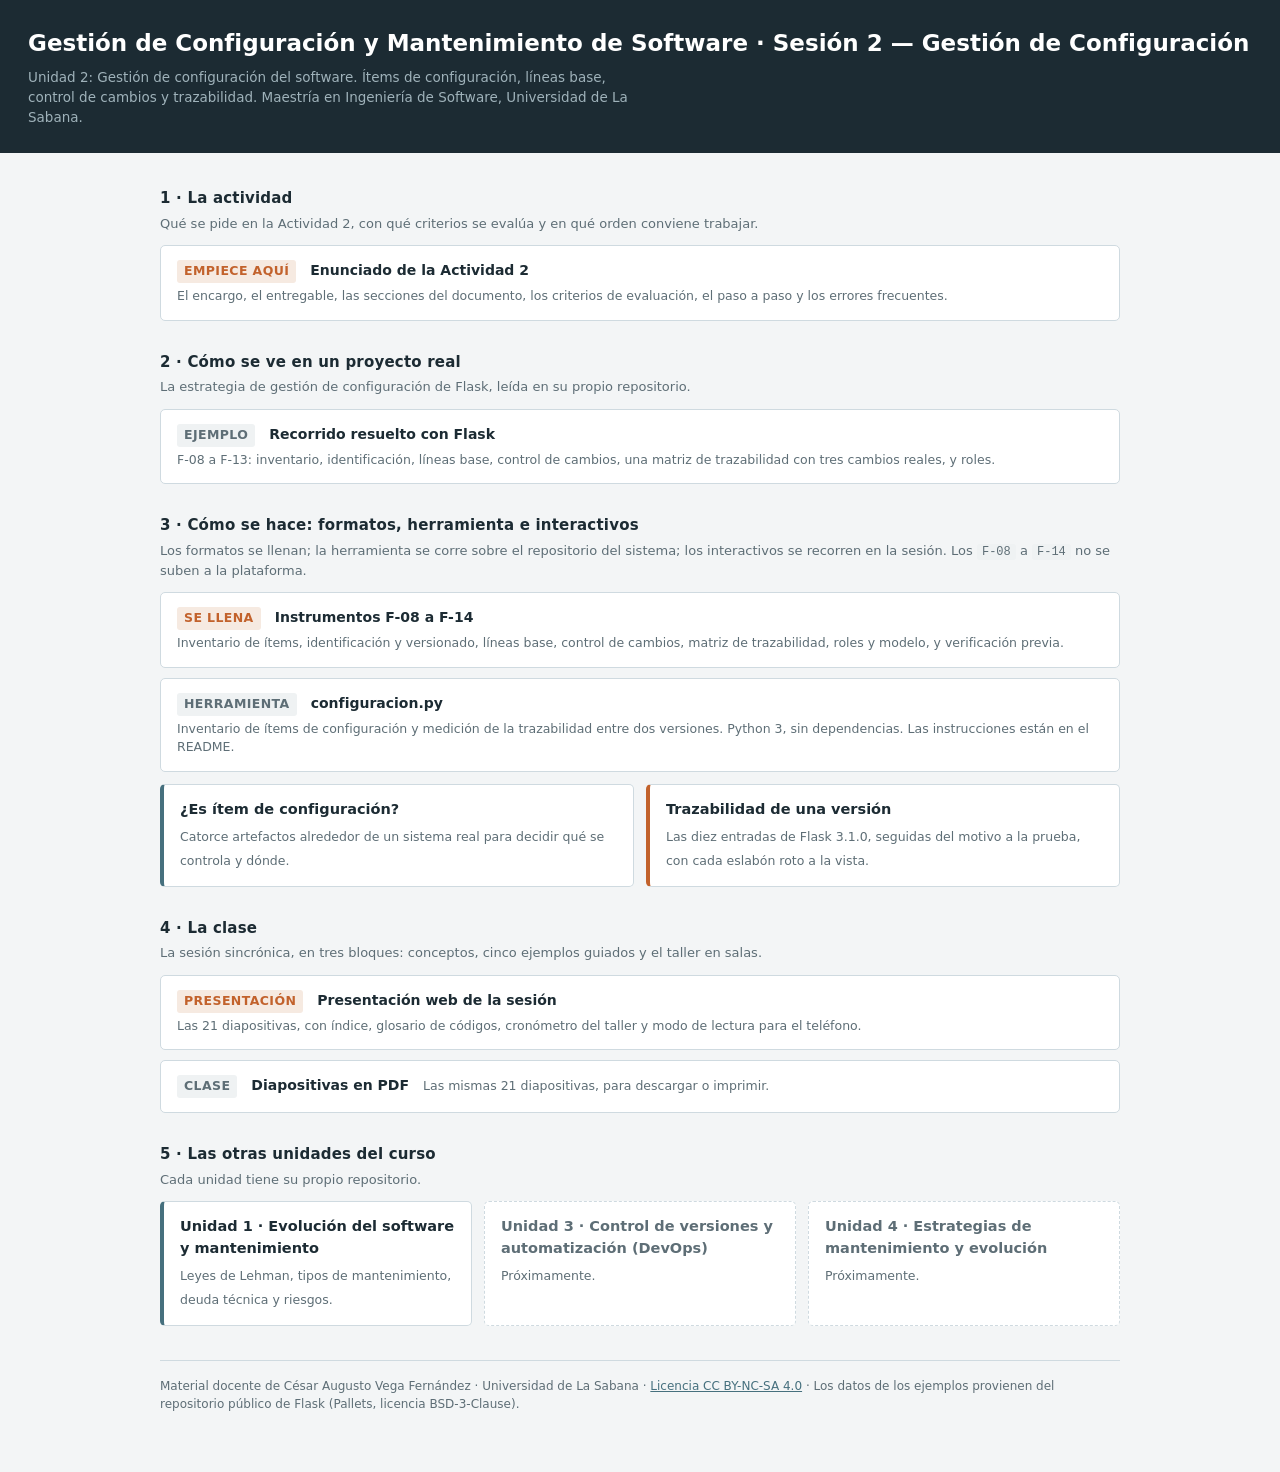
==== index.html @ a657cd6d "Agrega el material de la Unidad 2: gestión de configuración del software Incluye la portada, la pres" ====
<!DOCTYPE html>
<html lang="es">
<head>
<meta charset="UTF-8"/>
<meta name="viewport" content="width=device-width, initial-scale=1.0"/>
<title>GCMS S2 — Gestión de Configuración</title>
<style>
:root{--osc:#1C2B33;--txt:#31424B;--gris:#5E6E76;--claro:#EFF2F3;--linea:#CFDAE0;--crema:#F6EAE1;--coral:#C2622C;--teal:#46707E;--cafe:#9E5C3B;}
*{box-sizing:border-box;margin:0;padding:0;}
body{font-family:'Segoe UI',system-ui,Arial,sans-serif;background:#F3F5F6;color:var(--txt);line-height:1.5;}
.header{background:var(--osc);color:#fff;padding:26px 28px;}
.header h1{font-size:23px;font-weight:700;}
.header p{font-size:13.5px;color:#9FB2BA;margin-top:6px;max-width:72ch;}
.wrap{max-width:1000px;margin:0 auto;padding:26px 20px 60px;}
h2{font-size:15px;color:var(--osc);margin:30px 0 4px;letter-spacing:.2px;}
h2:first-of-type{margin-top:8px;}
.hint{font-size:13px;color:var(--gris);margin-bottom:12px;}
.grid{display:grid;grid-template-columns:repeat(auto-fit,minmax(290px,1fr));gap:12px;}
a.card{display:block;background:#fff;border:1px solid var(--linea);border-left:4px solid var(--teal);
       border-radius:5px;padding:14px 16px;text-decoration:none;color:inherit;transition:.12s;}
a.card:hover{border-left-color:var(--coral);box-shadow:0 2px 8px rgba(28,43,51,.09);}
a.card b{display:block;font-size:14.5px;color:var(--osc);margin-bottom:3px;}
a.card span{font-size:12.5px;color:var(--gris);}
a.card.taller{border-left-color:var(--coral);}
.card.inactiva{display:block;background:#fff;border:1px dashed var(--linea);border-radius:5px;padding:14px 16px;}
.card.inactiva b{display:block;font-size:14.5px;color:var(--gris);margin-bottom:3px;}
.card.inactiva span{font-size:12.5px;color:var(--gris);}
.doc{background:#fff;border:1px solid var(--linea);border-radius:5px;padding:14px 16px;
     display:flex;flex-wrap:wrap;gap:4px 14px;align-items:baseline;text-decoration:none;color:inherit;}
.doc:hover{background:var(--claro);}
.doc b{font-size:14px;color:var(--osc);}
.doc span{font-size:12.5px;color:var(--gris);}
.tag{font-size:10.5px;font-weight:700;letter-spacing:.4px;background:var(--claro);color:var(--teal);
     padding:2px 7px;border-radius:3px;text-transform:uppercase;}
.tag.c{background:var(--crema);color:var(--coral);}
code{font-size:12px;background:var(--claro);padding:1px 5px;border-radius:3px;}
.stack{display:flex;flex-direction:column;gap:10px;}
footer{margin-top:34px;padding-top:16px;border-top:1px solid var(--linea);font-size:12px;color:var(--gris);}
footer a{color:var(--teal);}
</style>
</head>
<body>

<div class="header">
  <h1>Gestión de Configuración y Mantenimiento de Software · Sesión 2 — Gestión de Configuración</h1>
  <p>Unidad 2: Gestión de configuración del software. Ítems de configuración, líneas base, control de cambios y
     trazabilidad. Maestría en Ingeniería de Software, Universidad de La Sabana.</p>
</div>

<div class="wrap">

  <h2>1 · La actividad</h2>
  <p class="hint">Qué se pide en la Actividad 2, con qué criterios se evalúa y en qué orden conviene trabajar.</p>
  <div class="stack">
    <a class="doc" href="documentos/1_actividad/GCMS_S2_Enunciado_Actividad_2.pdf">
      <span class="tag c">Empiece aquí</span><b>Enunciado de la Actividad 2</b>
      <span>El encargo, el entregable, las secciones del documento, los criterios de evaluación, el paso a paso y los errores frecuentes.</span></a>
  </div>

  <h2>2 · Cómo se ve en un proyecto real</h2>
  <p class="hint">La estrategia de gestión de configuración de Flask, leída en su propio repositorio.</p>
  <div class="stack">
    <a class="doc" href="documentos/2_ejemplo/GCMS_S2_Recorrido_Flask.pdf">
      <span class="tag">Ejemplo</span><b>Recorrido resuelto con Flask</b>
      <span>F-08 a F-13: inventario, identificación, líneas base, control de cambios, una matriz de trazabilidad con tres cambios reales, y roles.</span></a>
  </div>

  <h2>3 · Cómo se hace: formatos, herramienta e interactivos</h2>
  <p class="hint">Los formatos se llenan; la herramienta se corre sobre el repositorio del sistema; los interactivos se recorren
     en la sesión. Los <code>F-08</code> a <code>F-14</code> no se suben a la plataforma.</p>
  <div class="stack">
    <a class="doc" href="documentos/3_como_se_hace/GCMS_S2_Instrumentos.pdf">
      <span class="tag c">Se llena</span><b>Instrumentos F-08 a F-14</b>
      <span>Inventario de ítems, identificación y versionado, líneas base, control de cambios, matriz de trazabilidad,
            roles y modelo, y verificación previa.</span></a>
    <a class="doc" href="https://github.com/CesarAVegaF312/GCMS-S2_Gestion_de_Configuracion/blob/main/herramientas/configuracion.py">
      <span class="tag">Herramienta</span><b>configuracion.py</b>
      <span>Inventario de ítems de configuración y medición de la trazabilidad entre dos versiones. Python 3, sin
            dependencias. Las instrucciones están en el README.</span></a>
  </div>
  <div class="grid" style="margin-top:12px">
    <a class="card" href="interactivos/items_configuracion_interactivo.html">
      <b>¿Es ítem de configuración?</b>
      <span>Catorce artefactos alrededor de un sistema real para decidir qué se controla y dónde.</span></a>
    <a class="card taller" href="interactivos/trazabilidad_interactivo.html">
      <b>Trazabilidad de una versión</b>
      <span>Las diez entradas de Flask 3.1.0, seguidas del motivo a la prueba, con cada eslabón roto a la vista.</span></a>
  </div>

  <h2>4 · La clase</h2>
  <p class="hint">La sesión sincrónica, en tres bloques: conceptos, cinco ejemplos guiados y el taller en salas.</p>
  <div class="stack">
    <a class="doc" href="presentacion.html">
      <span class="tag c">Presentación</span><b>Presentación web de la sesión</b>
      <span>Las 21 diapositivas, con índice, glosario de códigos, cronómetro del taller y modo de lectura para el teléfono.</span></a>
    <a class="doc" href="documentos/4_clase/GCMS_S2_Deck.pdf">
      <span class="tag">Clase</span><b>Diapositivas en PDF</b>
      <span>Las mismas 21 diapositivas, para descargar o imprimir.</span></a>
  </div>

  <h2>5 · Las otras unidades del curso</h2>
  <p class="hint">Cada unidad tiene su propio repositorio.</p>
  <div class="grid">
    <a class="card" href="https://cesaravegaf312.github.io/GCMS-S1_Evolucion_y_Mantenimiento/">
      <b>Unidad 1 · Evolución del software y mantenimiento</b>
      <span>Leyes de Lehman, tipos de mantenimiento, deuda técnica y riesgos.</span></a>
    <div class="card inactiva"><b>Unidad 3 · Control de versiones y automatización (DevOps)</b><span>Próximamente.</span></div>
    <div class="card inactiva"><b>Unidad 4 · Estrategias de mantenimiento y evolución</b><span>Próximamente.</span></div>
  </div>

  <footer>
    Material docente de César Augusto Vega Fernández · Universidad de La Sabana ·
    <a href="https://creativecommons.org/licenses/by-nc-sa/4.0/deed.es">Licencia CC BY-NC-SA 4.0</a> ·
    Los datos de los ejemplos provienen del repositorio público de Flask (Pallets, licencia BSD-3-Clause).
  </footer>

</div>
</body>
</html>
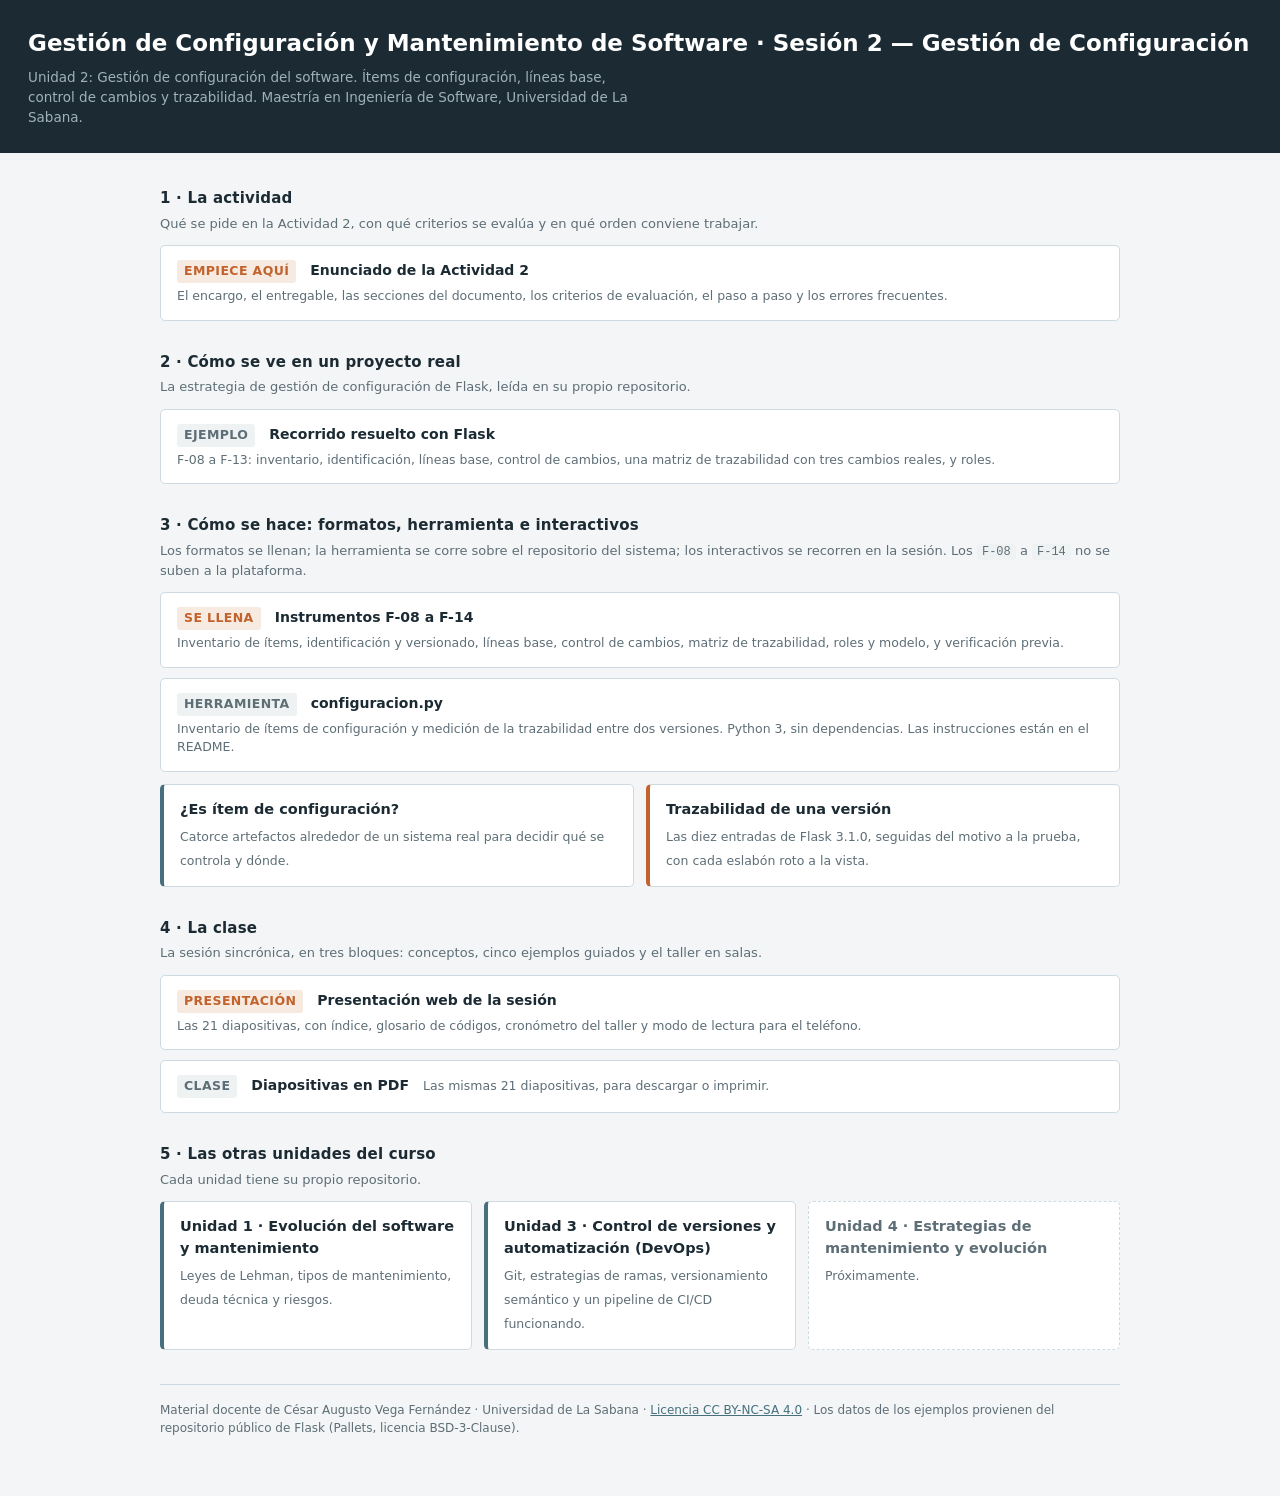
==== commit 1c6483b8: "Enlaza la portada con el repositorio de la Unidad 3" ====
--- a/index.html
+++ b/index.html
@@ -104,7 +104,9 @@
     <a class="card" href="https://cesaravegaf312.github.io/GCMS-S1_Evolucion_y_Mantenimiento/">
       <b>Unidad 1 · Evolución del software y mantenimiento</b>
       <span>Leyes de Lehman, tipos de mantenimiento, deuda técnica y riesgos.</span></a>
-    <div class="card inactiva"><b>Unidad 3 · Control de versiones y automatización (DevOps)</b><span>Próximamente.</span></div>
+    <a class="card" href="https://cesaravegaf312.github.io/GCMS-S3_Control_de_Versiones_y_DevOps/">
+      <b>Unidad 3 · Control de versiones y automatización (DevOps)</b>
+      <span>Git, estrategias de ramas, versionamiento semántico y un pipeline de CI/CD funcionando.</span></a>
     <div class="card inactiva"><b>Unidad 4 · Estrategias de mantenimiento y evolución</b><span>Próximamente.</span></div>
   </div>
 
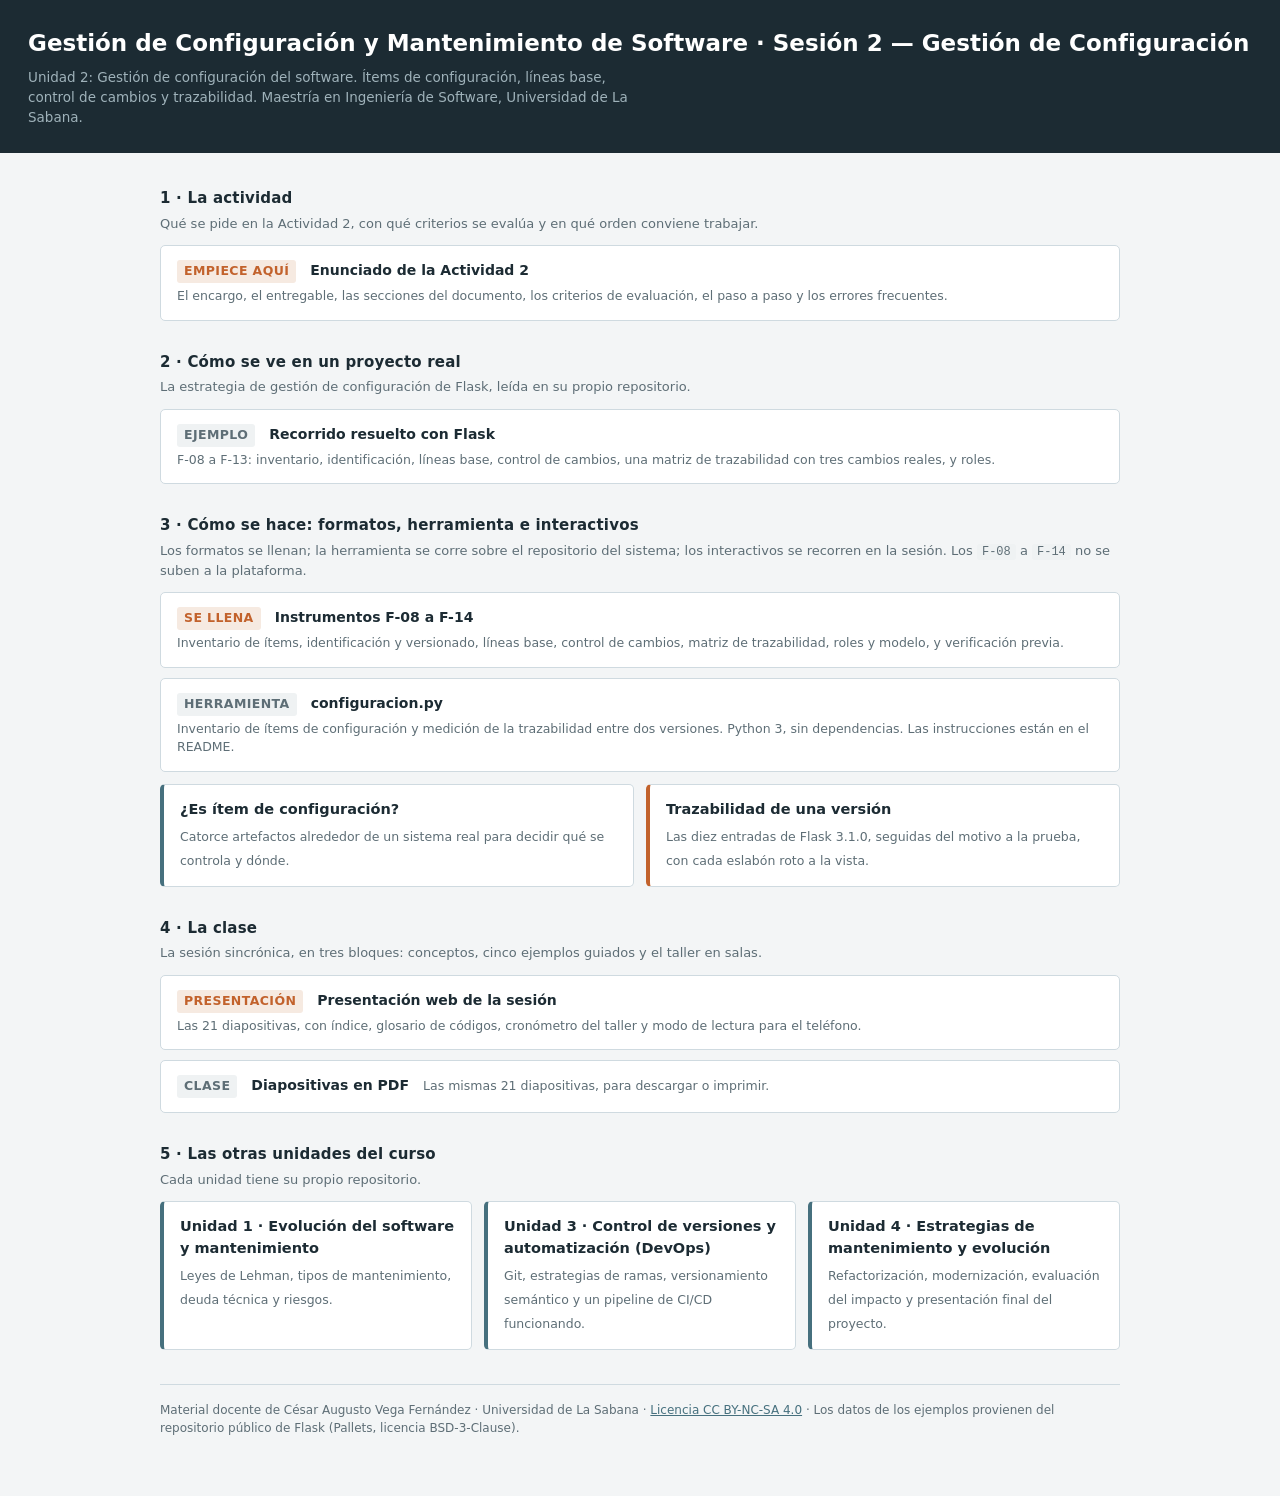
==== commit 88f87cff: "Enlaza la portada con el repositorio de la Unidad 4" ====
--- a/index.html
+++ b/index.html
@@ -107,7 +107,9 @@
     <a class="card" href="https://cesaravegaf312.github.io/GCMS-S3_Control_de_Versiones_y_DevOps/">
       <b>Unidad 3 · Control de versiones y automatización (DevOps)</b>
       <span>Git, estrategias de ramas, versionamiento semántico y un pipeline de CI/CD funcionando.</span></a>
-    <div class="card inactiva"><b>Unidad 4 · Estrategias de mantenimiento y evolución</b><span>Próximamente.</span></div>
+    <a class="card" href="https://cesaravegaf312.github.io/GCMS-S4_Estrategias_de_Mantenimiento/">
+      <b>Unidad 4 · Estrategias de mantenimiento y evolución</b>
+      <span>Refactorización, modernización, evaluación del impacto y presentación final del proyecto.</span></a>
   </div>
 
   <footer>
